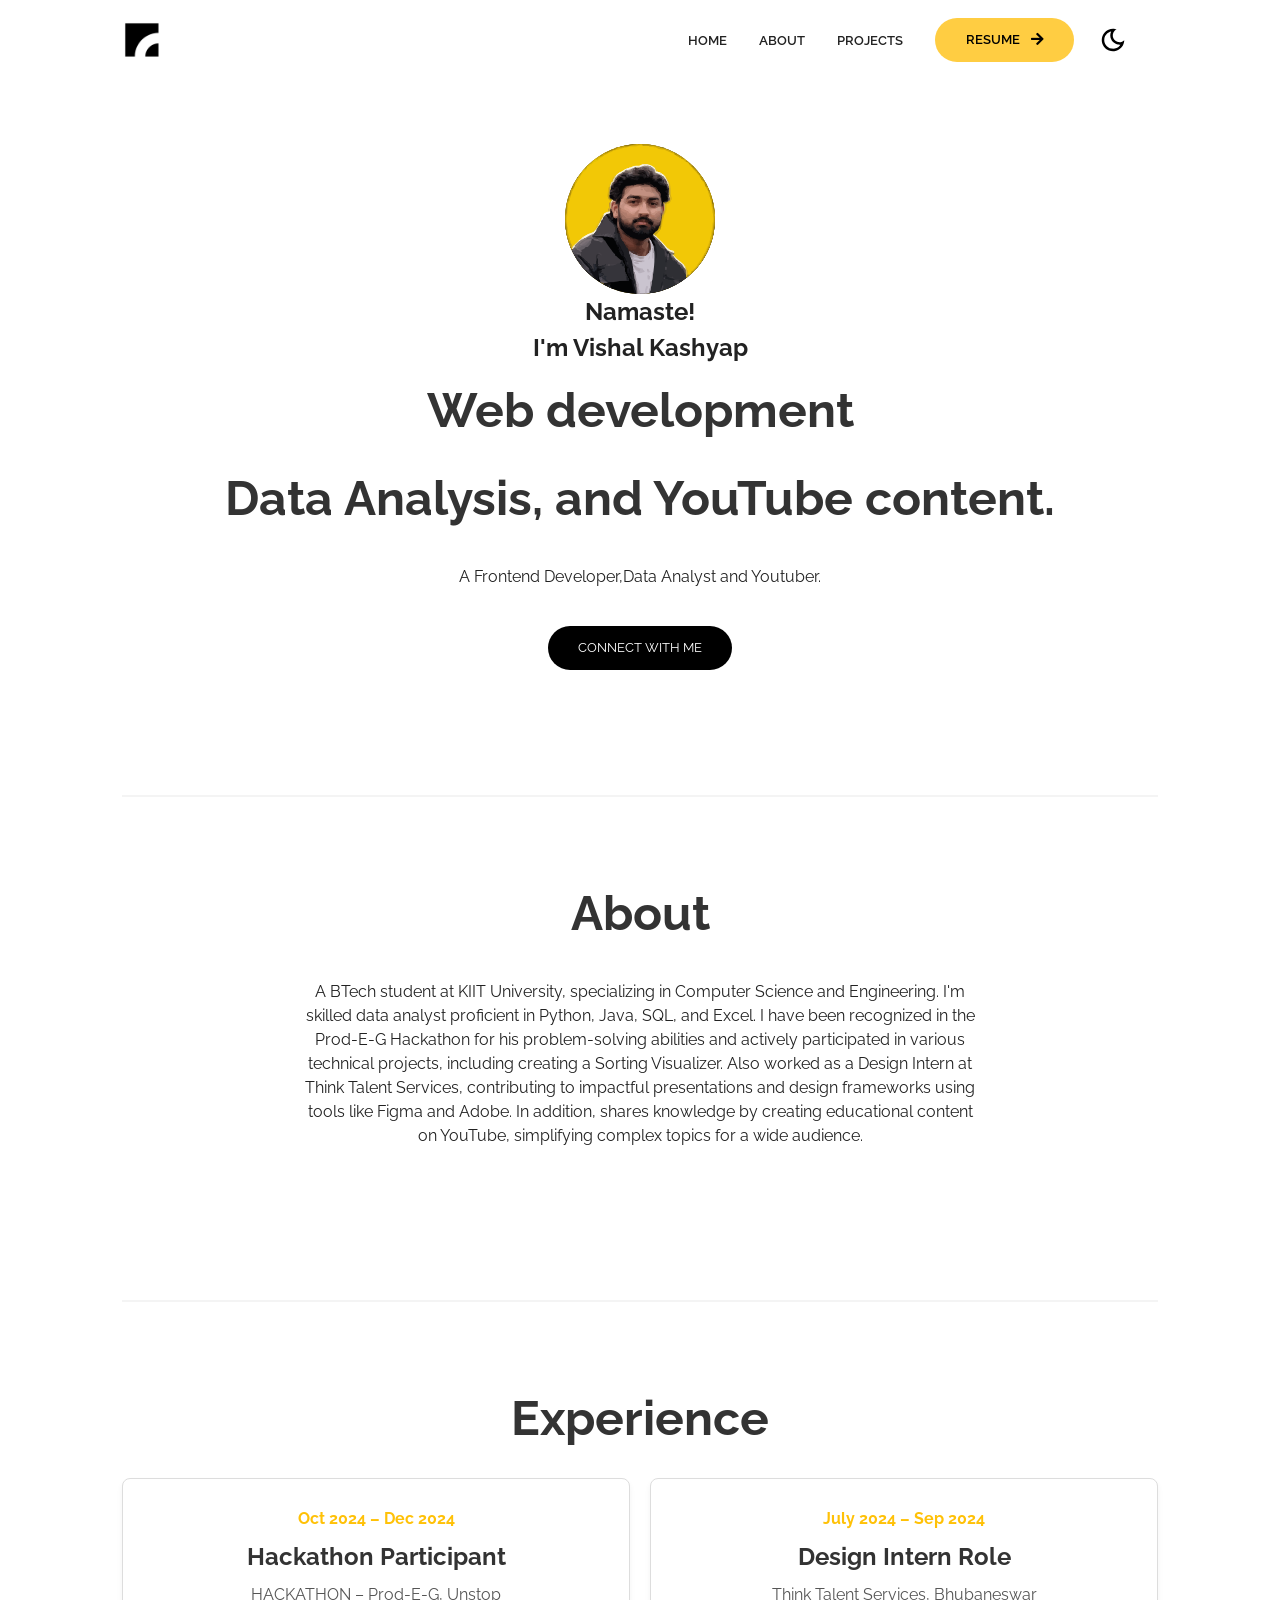
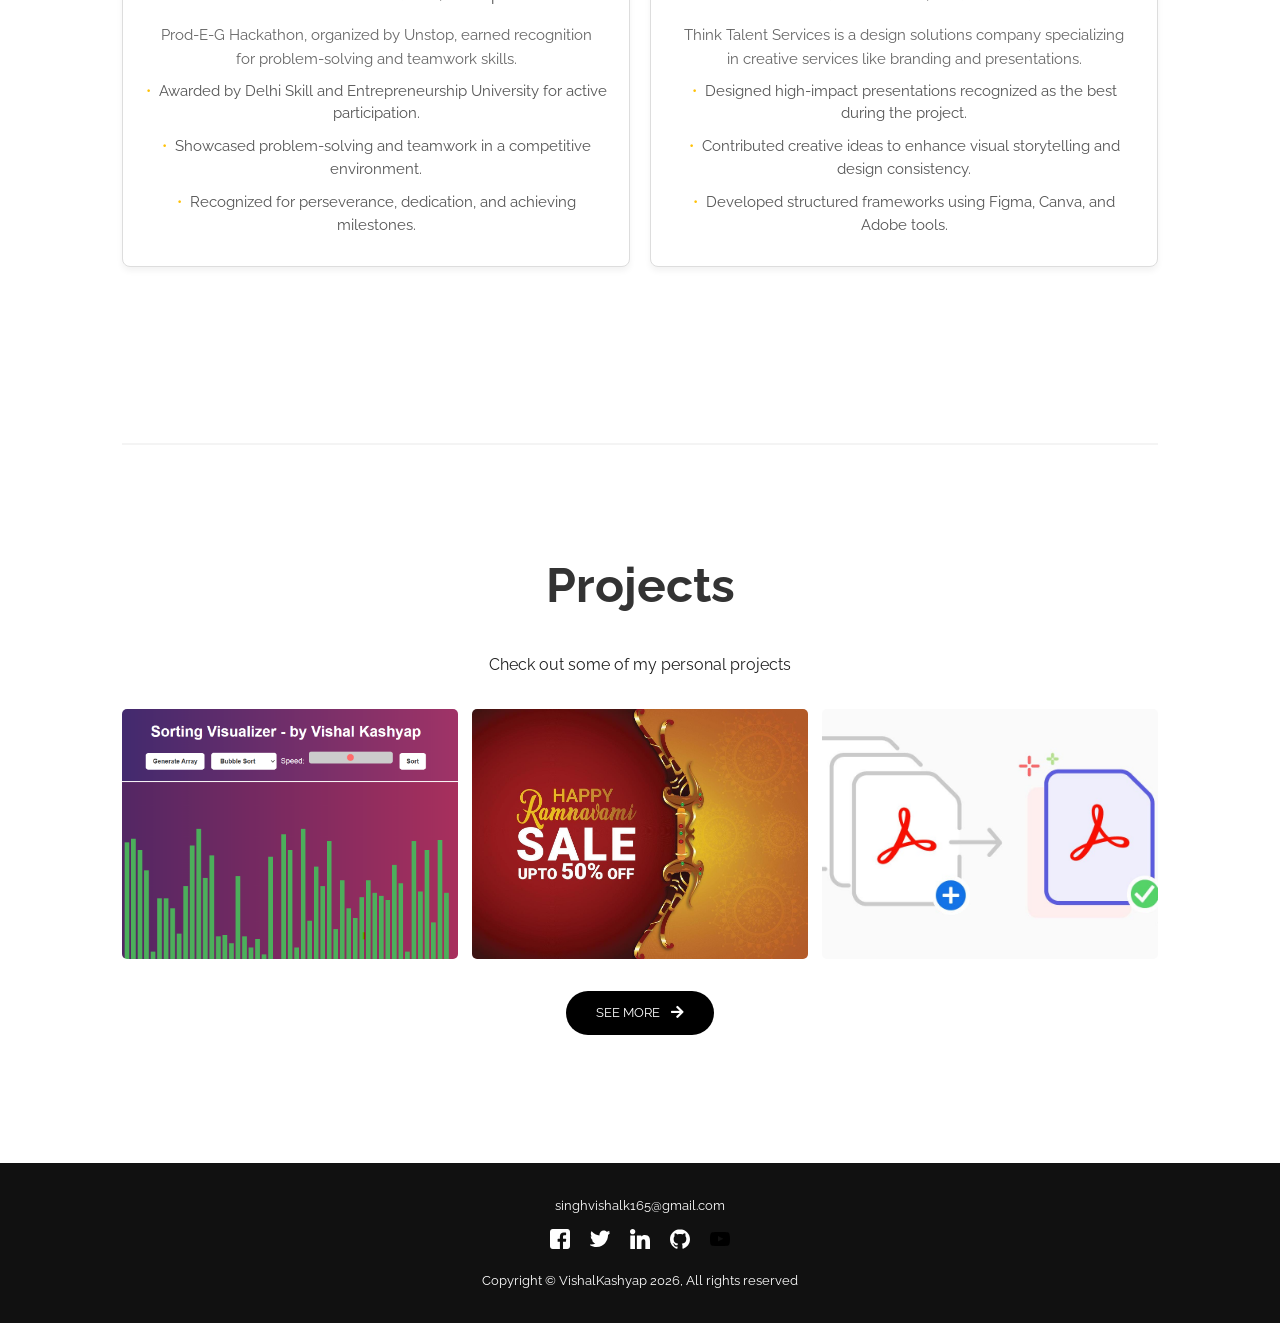
==== index.html @ cd71f2de "update" ====
<!DOCTYPE html>
<html lang="en">
  <head>
    <meta charset="UTF-8" />
    <meta http-equiv="X-UA-Compatible" content="IE=edge" />
    <meta name="viewport" content="width=device-width, initial-scale=1.0" />
    <!-- Primary Meta Tags -->
    <title>Vishal's Portfolio</title>
    <meta name="title" content="Vishal's Portfolio " />
    <meta
      name="description"
      content="Build or customize your portfolio website using this super easy template. Free to use if you are a member of the community or a contributor to this project"
    />

    <!-- Open Graph / Facebook -->
    <meta property="og:type" content="website" />
    <meta
      property="og:url"
      content="https://github.com/CommunityPro/portfolio-html"
    />
    <meta property="og:title" content=" Vishal's Portfolio " />
    <meta
      property="og:description"
      content="Build or customize your portfolio website using this super easy template. Free to use if you are a member of the community or a contributor to this project"
    />
    <meta
      property="og:image"
      content="https://user-images.githubusercontent.com/62628408/150613011-b78a7f5a-0af1-4312-aab0-0022e7258693.png"
    />

    <!-- Twitter -->
    <meta property="twitter:card" content="summary_large_image" />
    <meta
      property="twitter:url"
      content="https://github.com/CommunityPro/portfolio-html"
    />
    <meta property="twitter:title" content="Vishal's Portfolio" />
    <meta
      property="twitter:description"
      content="Build or customize your portfolio website using this super easy template. Free to use if you are a member of the community or a contributor to this project"
    />
    <meta
      property="twitter:image"
      content="https://user-images.githubusercontent.com/62628408/150613011-b78a7f5a-0af1-4312-aab0-0022e7258693.png"
    />

    <!-- Link -->
    <link
      rel="apple-touch-icon"
      sizes="180x180"
      href="assets/favicon/apple-touch-icon.png"
    />
    <link
      rel="icon"
      type="image/png"
      sizes="16x16"
      href="/assets/favicon/favicon-16x16.png"
    />
    <link
      rel="icon"
      type="image/png"
      sizes="32x32"
      href="assets/favicon/favicon-32x32.png"
    />
    <link
      rel="icon"
      type="image/png"
      sizes="192x192"
      href="assets/favicon/android-chrome-192x192.png"
    />
    <link
      rel="icon"
      type="image/png"
      sizes="512x512"
      href="assets/favicon/android-chrome-512x512.png"
    />
    <link rel="icon" type="image/x-icon" href="assets/favicon/favicon.ico" />
    <link rel="manifest" href="assets/favicon/site.webmanifest" />
    <link
      rel="stylesheet"
      href="https://use.fontawesome.com/releases/v5.15.4/css/all.css"
      integrity="sha384-DyZ88mC6Up2uqS4h/KRgHuoeGwBcD4Ng9SiP4dIRy0EXTlnuz47vAwmeGwVChigm"
      crossorigin="anonymous"
    />
    <link rel="stylesheet" href="css/style.css" />
    <link rel="stylesheet" href="css/utilities.css" />
  </head>
  <body>
    <header id="hero">
      <!-- Navbar -->
      <nav class="navbar">
        <div class="container">
          <!-- Logo -->
          <h1 id="logo">
            <a href="https://github.com/vishalsiingh"
              ><img src="./assets/logo.png" alt="Your Logo"
            /></a>
          </h1>
          <!-- Navbar links -->
          <ul class="nav-menu">
            <li><a class="nav-link" href="#">HOME</a></li>
            <li><a class="nav-link" href="#about">ABOUT</a></li>
            <!-- <li><a class="nav-link" href="#experience">EXPERIENCE</a></li> -->
            <li><a class="nav-link" href="#projects">PROJECTS</a></li>
            <!-- <li><a class="nav-link" href="#">CONTACT</a></li> -->
            <!-- <li><a class="nav-link" href="#">BlOG</a></li> -->
            <li>
              <a
                class="nav-link btn btn-primary"
                href="https://docs.google.com/document/d/1_gf94aerEWuReGbv3k5sPOVGyFTRtV_jgQ7TOz2eaa0/edit?usp=sharing"
                >RESUME <i class="fas fa-arrow-right"></i
              ></a>
            </li>

            <!-- Toggle switch -->
            <div class="theme-switch">
              <input type="checkbox" id="switch" />
              <label class="toggle-icons" for="switch">
                <img class="moon" src="assets/moon.svg" />
                <img class="sun" src="assets/sun.svg" />
              </label>
            </div>
            <!-- Hamburger menu -->
          </ul>
          <div class="hamburger">
            <span class="bar"></span>
            <span class="bar"></span>
            <span class="bar"></span>
          </div>
        </div>
      </nav>

      <section class="header-container">
        <img
          class="profile-image"
          src="assets/about-me.svg"
          alt=""
        />
        <h1>Namaste!</h1>
        <h1>I'm Vishal Kashyap</h1>

        <div class="content-text">
          <h2>Web development</h2>
          <h2>Data Analysis, and YouTube content.</h2>

          <p>
            A Frontend Developer,Data Analyst and Youtuber.
          </p>
        </div>
        <a
          href="https://www.linkedin.com/in/vishal--kashyap/"
          class="btn btn-secondary"
          target="_blank"
          >Connect With Me</a
        >
      </section>
    </header>

    <!--About-->
    <section id="about" class="project-container container">
      <div class="division"></div>
      <div class="content-text">
        <h2>About</h2>
        <p>A BTech student at KIIT University, specializing in Computer Science and Engineering. I'm skilled data analyst proficient in Python, Java, SQL, and Excel. I have been recognized in the Prod-E-G Hackathon for his problem-solving abilities and actively participated in various technical projects, including creating a Sorting Visualizer. Also worked as a Design Intern at Think Talent Services, contributing to impactful presentations and design frameworks using tools like Figma and Adobe. In addition, shares knowledge by creating educational content on YouTube, simplifying complex topics for a wide audience.</p>
      </div>

      <article class="project">


</article>

      <!-- <a href="#" class="btn btn-secondary"
        target="_blank" >See More <i class="fas fa-arrow-right"></i
      ></a> -->
    </section>


    <section id="experience" class="project-container container">
      <div class="division"></div>
      <div class="content-text">
        <h2>Experience</h2>
        <div class="experience-grid">
          <div class="experience-item">
            <p class="experience-duration">Oct 2024 – Dec 2024</p>
            <h3>Hackathon Participant</h3>
            <p class="experience-location">HACKATHON – Prod-E-G, Unstop</p>
            <p class="experience-description">
              Prod-E-G Hackathon, organized by Unstop, earned recognition for problem-solving and teamwork skills.
            </p>
            <ul class="experience-points">
              <li>Awarded by Delhi Skill and Entrepreneurship University for active participation.</li>
              <li>Showcased problem-solving and teamwork in a competitive environment.</li>
              <li>Recognized for perseverance, dedication, and achieving milestones.</li>
            </ul>
          </div>
          <div class="experience-item">
            <p class="experience-duration">July 2024 – Sep 2024</p>
            <h3>Design Intern Role</h3>
            <p class="experience-location">Think Talent Services, Bhubaneswar</p>
            <p class="experience-description">
              Think Talent Services is a design solutions company specializing in creative services like branding and presentations.
            </p>
            <ul class="experience-points">
              <li>Designed high-impact presentations recognized as the best during the project.</li>
              <li>Contributed creative ideas to enhance visual storytelling and design consistency.</li>
              <li>Developed structured frameworks using Figma, Canva, and Adobe tools.</li>
            </ul>
          </div>
        </div>
      </div>
      <!-- <article class="ex">


  </article> -->
  <!-- <a href="#" class="btn btn-secondary"
        target="_blank" >See More <i class="fas fa-arrow-right"></i
      ></a> -->
      </section>
    
    
    <!-- Projects -->
    <section id="projects" class="project-container container">
      <div class="division"></div>
      <div class="content-text">
        <h2>Projects</h2>
        <p>Check out some of my personal projects</p>
      </div>

      <article class="project">
        <!-- Project 1 -->
        <div href="https://github.com/vishalsiingh/Sorting-Visualizer" class="card">
          <div class="project-info">
            <div class="project-bio">
              <h3>Sorting-Visualizer</h3>
              <p>HTML, JS, CSS</p>
            </div>

            <div class="project-link">
              <a href="https://github.com/vishalsiingh/Sorting-Visualizer" target="_blank"><i class="fab fa-github"></i></a>
              <a href="#" target="_blank"><i class="fas fa-globe"></i></a>
            </div>
          </div>
        </div>

        <!-- Project 2 -->
        <div href="" class="card">
          <div class="project-info">
            <div class="project-bio">
              <h3>Data Analytics Projects</h3>
              <p>Python,Numpy,Jupyter</p>
            </div>

            <div class="project-link">
              <a href="https://github.com/vishalsiingh/Data-Analytics-Projects" target="_blank"><i class="fab fa-github"></i></a>
              <a href="#" target="_blank"><i class="fas fa-globe"></i></a>
            </div>
          </div>
        </div>

        <!-- Porject 3 -->
        <div href="" class="card">
          <div class="project-info">
            <div class="project-bio">
              <h3>Merging pdf </h3>
              <p>Python</p>
            </div>

            <div class="project-link">
              <a href="https://github.com/vishalsiingh/Merge-Pdf-Project" target="_blank"><i class="fab fa-github"></i></a>
              <a href="#" target="_blank"><i class="fas fa-globe"></i></a>
            </div>
          </div>
        </div>


      </article>

      <a href="#" class="btn btn-secondary"
        target="_blank" >See More <i class="fas fa-arrow-right"></i
      ></a>
    </section>

    <footer id="footer">
      <div class="container">
        <a href="mailto:communitypro47@gmail.com">singhvishalk165@gmail.com</a>
        <!-- Social links -->
        <div class="social">
          <a href="#" target="_blank"
            ><img src="./assets/facebook-icon.svg" alt="Facebook"
          /></a>
          <a href="https://x.com/VishalS68536149" target="_blank"><img src="./assets/twitter-icon.svg" alt="Twitter" /></a>
          <a href="https://www.linkedin.com/in/vishal--kashyap/" target="_blank"
            ><img src="./assets/linkedin-icon.svg" alt="Linkedin"
          /></a>
          <a href="https://github.com/vishalsiingh" target="_blank"><img src="./assets/github-icon.svg" alt="GitHub" /></a>
          <a href="https://www.youtube.com/@heysnap_" target="_blank"
            ><img src="./assets/youtube-168-svgrepo-com.svg" alt="Youtube"
          /></a>
        </div>
        <!-- Attribution -->
        <!-- <div class="attribution">
          <a
            href="https://github.com/CommunityPro/portfolio-html"
            target="_blank"
            rel="noopener noreferrer"
          >
            <img
              src="https://user-images.githubusercontent.com/62628408/157202263-9174da24-b19a-4017-9b7c-a1d26ae8f014.svg"
              alt="attribution"
              width="150px"
            />
          </a>
        </div> -->
        <p>Copyright &copy; VishalKashyap <span id="datee"></span>, All rights reserved</p>
      </div>
    </footer>
    <script src="js/script.js"></script>
  </body>
</html>
---- css/style.css ----
/* This is the required project styling. Will contain essential CSS styles like:
   * Flex property
   * Grid layout
   * Cards and sections
*/

@import url(https://fonts.googleapis.com/css?family=Raleway:100,200,300,regular,500,600,700,800,900,100italic,200italic,300italic,italic,500italic,600italic,700italic,800italic,900italic);

/* variables */
:root {
  /* Colors */
  --primary-color: #ffcd42;
  --secondary-color: #ffd35c;
  --bg-primary: #ffffff;
  --text-color: #222222;
  --text-color-two: #ffffff;
  --bg-secondary: #000000;
  --card-background: #f4f4f4;
  --bg-secondary-two: #111111;

  --shadow: 0 10px 40px rgba(0, 0, 0, 0.2);

  /* Font Weight */
  --weight-small: 400;
  --weight-semibold: 600;
  --weight-bold: 800;

  /* Max width */
  --width-small: 600px;
  --width-medium: 1100px;
  --width-large: 1300px;
}

[data-theme="dark"] {
  --primary-color: #ffcd42;
  --secondary-color: #ffd35c;
  --bg-primary: #000000;
  --text-color: #ffffff;
  --text-color-two: #222222;
  --bg-secondary: #ffffff;
  --card-background: #111111;
  --bg-secondary-two: #f4f4f4;
  --shadow: 0 2px 10px rgba(95, 95, 95, 0.2);
}

html {
  font-size: 100%;
  scroll-behavior: smooth;
}

/* Reset default styling */
* {
  margin: 0;
  padding: 0;
  box-sizing: border-box;
}

ul {
  list-style: none;
}

a {
  text-decoration: none;
  color: var(--text-color);
}

/* Main styling */
body {
  background: var(--bg-primary);
  color: var(--text-color);
  font-family: "Raleway", sans-serif;
  line-height: 1.5;
}

/* Navbar */
.navbar {
  position: fixed;
  top: 0;
  left: 0;
  right: 0;
  z-index: 20;
  background: var(--bg-primary);
}

.navbar .container {
  display: flex;
  align-items: center;
  justify-content: space-between;
  z-index: 20;
  height: 80px;
  width: 100%;
}

.navbar .nav-menu {
  display: flex;
  align-items: center;
  background: var(--bg-primary);
}

.navbar .nav-link {
  margin: 0 1rem;
  font-size: 0.8rem;
  font-weight: var(--weight-semibold);
}

.navbar #logo img {
  display: block;
  width: 40px;
}

.navbar .btn {
  margin-right: 1.5rem;
}

.fas.fa-arrow-right {
  margin-left: 0.5rem;
  font-size: 0.9rem;
}

/* hamburger */
.hamburger {
  margin-bottom: 0.1rem;
  display: none;
}

.bar {
  display: block;
  width: 23px;
  height: 3px;
  margin: 4px auto;
  transition: all 0.3s ease-in-out;
  border-radius: 30px;
  background-color: var(--bg-secondary);
}

/* Hero section */
#hero {
  display: flex;
  flex-direction: column;
  height: 100%;
}

.profile-image {
  width: 150px;
  border-radius: 50%;
  animation: bounce 1s infinite alternate;
}

@keyframes bounce {
  from {
    transform: translateY(0px);
  }

  to {
    transform: translateY(-10px);
  }
}

.division {
  width: 100%;
  height: 2px;
  background-color: var(--card-background);
  margin: 5.5rem 0;
}
/* Projects */
#projects {
  display: flex;
  flex-direction: column;
  margin: 2rem auto 5rem;
}

#projects .btn {
  align-self: center;
  margin: 2rem 0;
}

.project {
  display: grid;
  grid-template-columns: repeat(3, 1fr);
  grid-auto-rows: minmax(250px, auto);
  grid-gap: 0.9rem;
}

.card .project-bio p {
  font-size: 0.83rem;
}

.card .project-bio h3 {
  font-size: 0.9rem;
}

.project-info {
  display: flex;
  justify-content: space-between;
  opacity: 0;
  position: relative;
  transition: 0.5s ease-in-out;
}

.project-bio {
  display: flex;
  flex-direction: column;
  justify-content: flex-end;
  position: relative;
  top: 160px;
  left: 10px;
}

/* Footer */
#footer {
  background: #111111;
}

#footer .container {
  display: flex;
  flex-direction: column;
  align-items: center;
  justify-content: center;
  color: #ffffff;
  min-height: 160px;
  text-align: center;
}

#footer a {
  font-size: 0.8rem;
  color: #fff;
}

#footer a:hover {
  opacity: 0.6;
}

#footer .social {
  margin: 0.9rem 0;
}

#footer .social img {
  width: 20px;
  height: 20px;
}

#footer .social a {
  margin: 0 0.5rem;
}

#footer p {
  font-size: 0.8rem;
}

/* Responsiveness */

@media (max-width: 1000px) {
  .project {
    display: grid;
    grid-template-columns: repeat(2, 1fr);
  }
}

@media (max-width: 768px) {
}

@media (max-width: 670px) {
  .navbar .nav-menu {
    position: fixed;
    right: -100vw;
    top: 4.5rem;
    flex-direction: column;
    width: calc(80% - 10px);
    transition: 0.3s;
    box-shadow: var(--shadow);
    padding: 2rem;
    border-radius: 5px;
    align-items: flex-start;
  }

  .navbar .btn {
    margin: 0;
    margin-top: 1rem;
  }

  .nav-menu.active {
    right: 20px;
  }

  .nav-menu .nav-link {
    font-size: 0.9rem;
    margin: 0 0.2rem;
  }

  .nav-menu li {
    margin-bottom: 0.5rem;
    width: 100%;
  }

  .nav-menu .btn {
    width: 100%;
    text-align: center;
    margin-top: 0.5rem;
  }

  .hamburger {
    display: block;
    cursor: pointer;
    padding: 0.2rem 0.4rem;
  }

  .hamburger.active {
    border: 1px dotted gray;
  }

  .hamburger.active .bar:nth-child(2) {
    opacity: 0;
  }

  .hamburger.active .bar:nth-child(1) {
    transform: translateY(6px) rotate(45deg);
  }

  .hamburger.active .bar:nth-child(3) {
    transform: translateY(-8px) rotate(-45deg);
  }
}

@media (max-width: 600px) {
  .project {
    display: grid;
    grid-template-columns: 1fr;
  }

  .header-container .btn {
    border-radius: 5px;
    width: 80%;
  }
}

/* General Styles */
.container {
  max-width: 1200px;
  margin: 0 auto;
}

.content-text h2 {
  text-align: center;
  margin-bottom: 30px;
  font-size: 2rem;
  color: #333; /* Darker text for light background */
}

/* Grid Layout */
.experience-grid {
  display: grid;
  grid-template-columns: repeat(2, 1fr);
  gap: 20px;
}

.experience-item {
  background-color: #fff; /* White background */
  padding: 20px;
  border-radius: 8px;
  border: 1px solid #ddd; /* Light border */
  box-shadow: 0 4px 6px rgba(0, 0, 0, 0.05);
  color: #333; /* Dark text */
}

/* Experience Duration */
.experience-duration {
  font-size: 1rem;
  font-weight: bold;
  color: #ffc107; /* Yellow color */
  margin-bottom: 10px;
}

/* Heading */
.experience-item h3 {
  font-size: 1.5rem;
  margin: 0;
  color: #333; /* Darker text */
}

/* Location or Event */
.experience-location {
  font-size: 1rem;
  color: #555; /* Medium-dark text for faded effect */
  margin-bottom: 15px;
}

/* Description */
.experience-description {
  font-size: 0.95rem;
  color: #666; /* Subtle gray for description */
  margin-bottom: 15px;
  line-height: 1.6;
}

/* Bullet Points */
.experience-points {
  list-style: none;
  padding: 0;
  margin: 0;
}

.experience-points li {
  margin-bottom: 10px;
  font-size: 0.95rem;
  color: #555;
  position: relative;
}

.experience-points li::before {
  content: "•";
  color: #ffc107; /* Yellow bullet point */
  margin-right: 8px;
}
---- css/utilities.css ----
/* ?This is where reusable styling of this template will be. 
   !Will contain things like:
   * Button styling
   * Background color styling
   * padding and margin
*/

.container {
  max-width: var(--width-medium);
  margin: 0 auto;
  padding: 1rem 2rem;
}

h1::selection,
h2::selection {
  color: #111;
  background: var(--primary-color);
}

/* Buttons */
.btn {
  display: inline-block;
  padding: 0.75rem 1.9rem;
  border-radius: 30px;
  text-transform: uppercase;
  font-size: 0.82rem;
  transition: 0.3s;
}

.btn-primary {
  background: var(--primary-color);
  color: #000000;
}

.btn-secondary {
  margin: 5px 0;
  background-color: var(--bg-secondary);
  color: var(--bg-primary);
}

/* add hover to resume button */
.btn-primary:hover {
  background: var(--secondary-color);
}

/* Dark mode toggle */
#switch {
  display: none;
}

.toggle-icons {
  display: flex;
  justify-content: space-between;
  align-items: center;
  cursor: pointer;
}

.toggle-icons > img {
  transition: 0.6s cubic-bezier(0.23, 1, 0.32, 1);
  width: 30px;
}

.moon {
  transform: rotate(10deg);
}

#switch:checked + .toggle-icons .moon {
  transform: rotate(250deg);
}

#switch:checked + .toggle-icons .sun {
  transform: rotate(100deg);
}

/* Header Container */
.header-container {
  display: flex;
  flex-direction: column;
  align-items: center;
  justify-content: center;
  margin-top: 8rem;
  padding: 1rem;
}

.header-container > div {
  margin-top: 1rem;
}

.content-text {
  text-align: center;
  margin: 1.5rem 0;
}

.content-text h2 {
  font-size: 3rem;
  line-height: 1.2;
  transition: 0.2s ease-in-out;
}

.content-text p {
  padding: 0.5rem;
  margin: 0 auto;
  max-width: 700px;
}

/* Project cards */
.card {
  padding: 1rem;
  background: var(--card-background);
  color: #ffffff;
  border-radius: 5px;
  transition: 0.4s ease-in-out;
  cursor: pointer;
}

.card a {
  color: #ffffff;
  transition: 0.25s ease-in-out;
  font-size: 1.1rem;
  margin-right: 0.3rem;
}

.card a:hover {
  color: var(--primary-color);
}

.card:hover {
  box-shadow: inset 0 100px 1000px 10px rgba(0, 0, 0, 0.8);
}

.card:hover .project-info {
  opacity: 1;
}

/* Project Images */

/* project 1 */
.card:nth-child(1) {
  background: url(../assets/project/proj_1.png) center center/cover;
}

/* Project 2 */
.card:nth-child(2) {
  background: url(../assets/project/proj_2.jpg) center center/cover;
}

/* Project 3 */
.card:nth-child(3) {
  background: url(../assets/project/proj_3.jpeg) center center/cover;
}

/* Project 4 */
/* .card:nth-child(4) {
  background: url(../assets/project/project-four.png) center center/cover;
} */

/* Project 5 */
/* .card:nth-child(5) {
  background: url(../assets/project/project-five.png) center center/cover;
} */

/* Project 6 */
/* .card:nth-child(6) {
  background: url(../assets/project/project-six.png) center center/cover;
} */

/* Media Queries */
@media (max-width: 768px) {
  .header-container {
    margin-top: 7rem;
    text-align: center;
  }

  .content-text h2 {
    font-size: 2.5rem;
  }
}
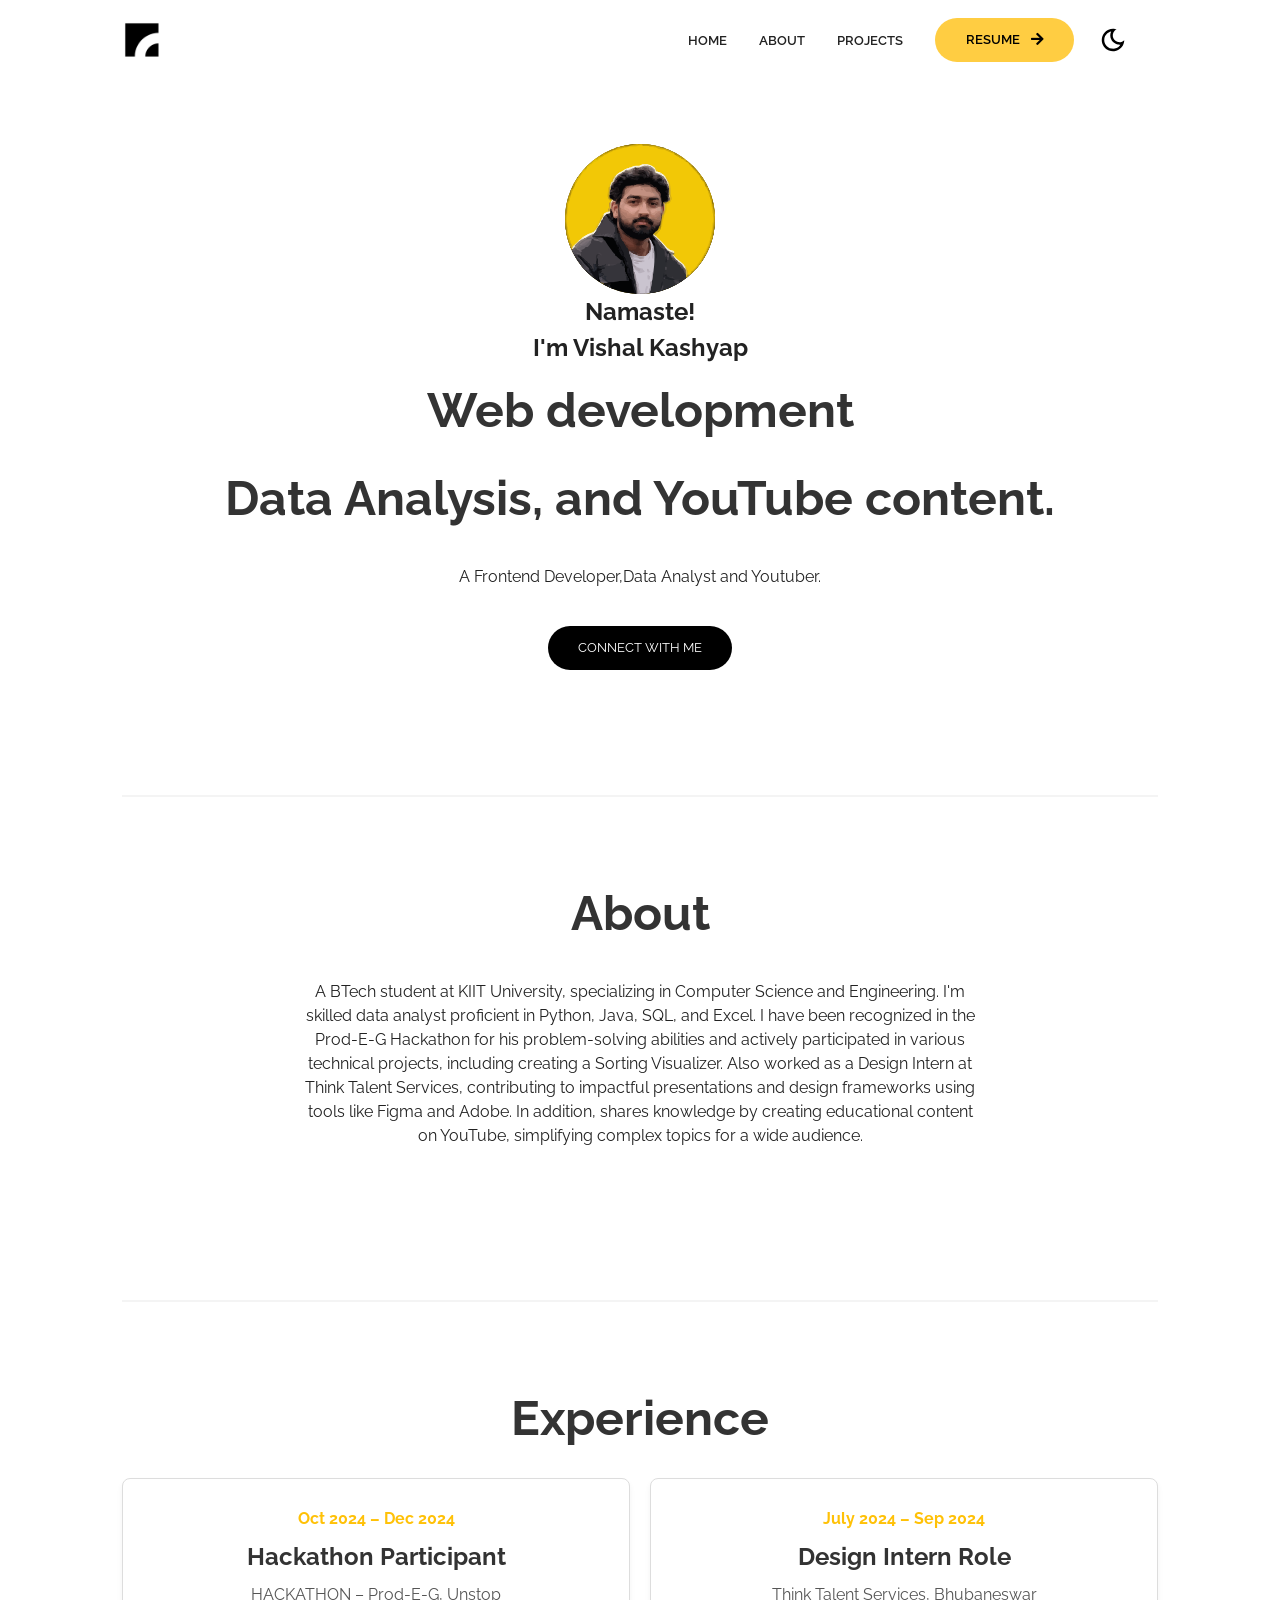
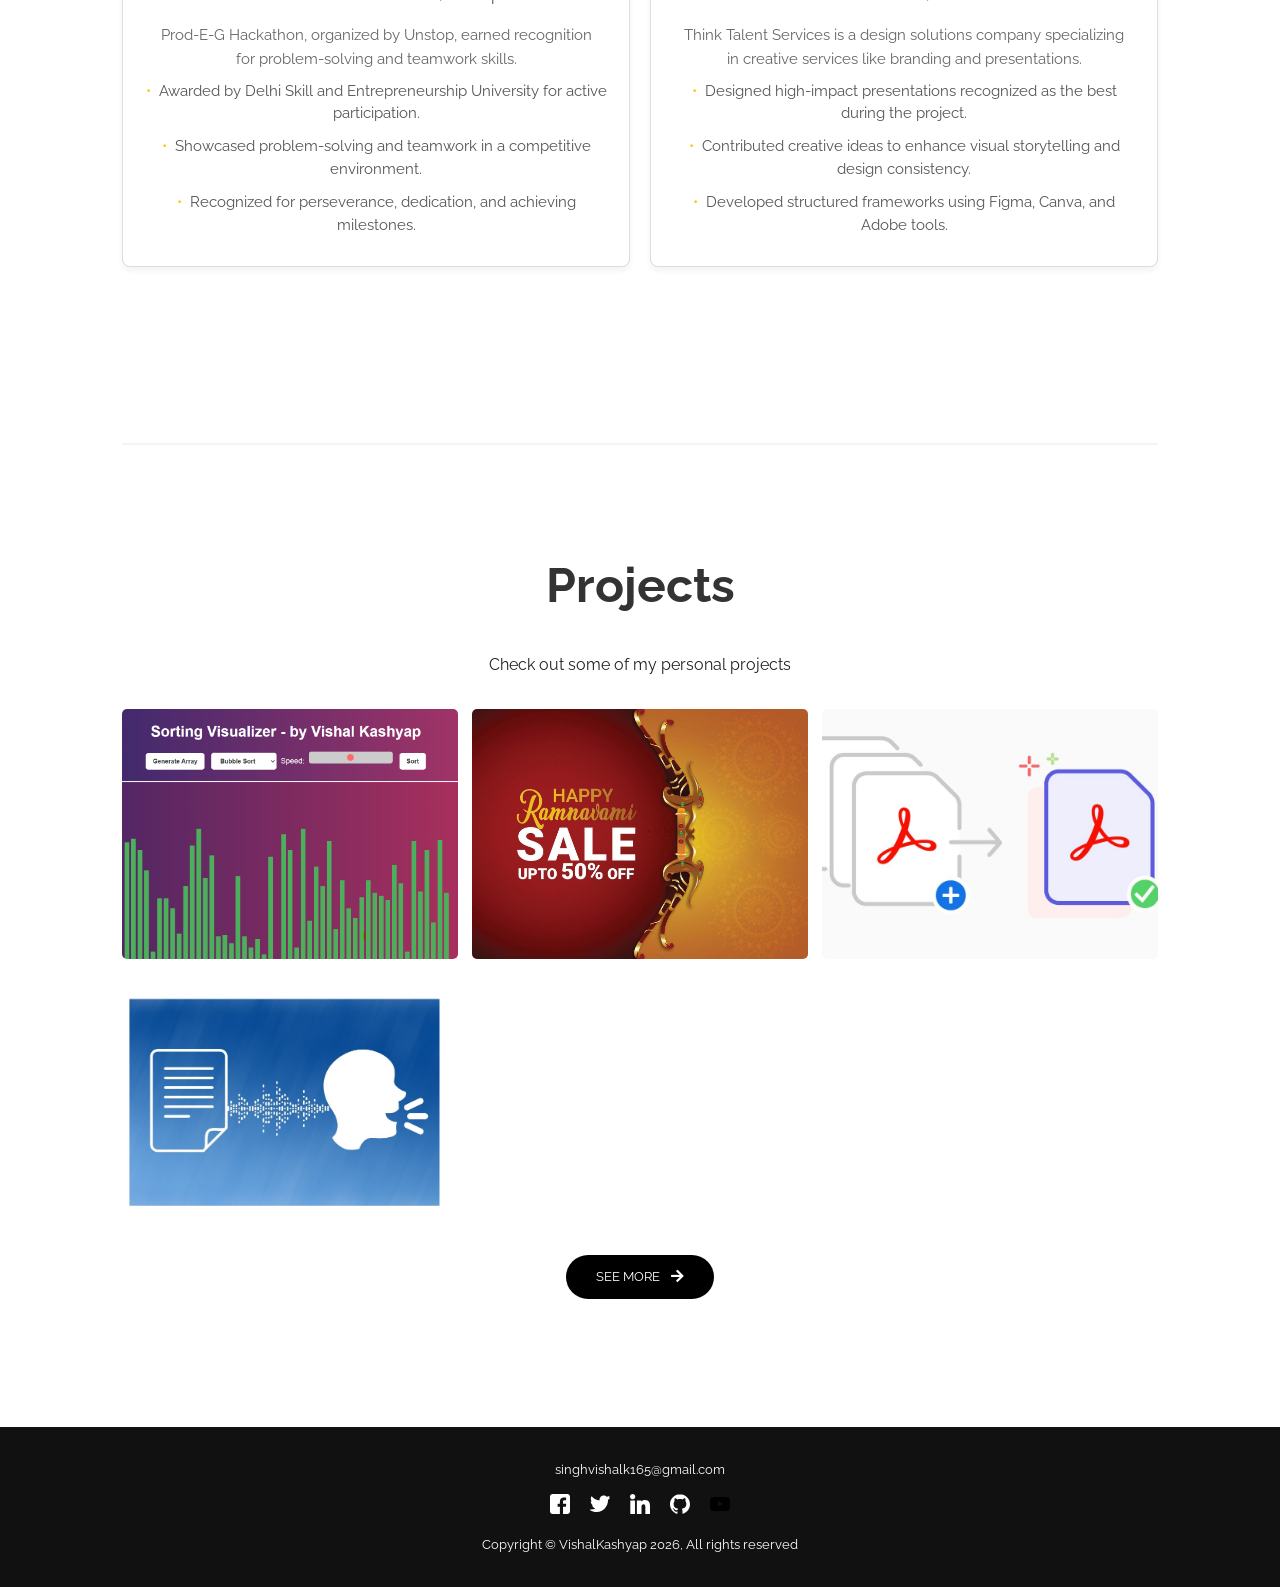
==== commit 33743a48: "update" ====
--- a/index.html
+++ b/index.html
@@ -271,6 +271,20 @@
             </div>
           </div>
         </div>
+        <!--Project 4-->
+        <div href="" class="card">
+          <div class="project-info">
+            <div class="project-bio">
+              <h3>Text to Speech</h3>
+              <p>Python,Tkinter</p>
+            </div>
+
+            <div class="project-link">
+              <a href="https://github.com/vishalsiingh/Text-to-Speech" target="_blank"><i class="fab fa-github"></i></a>
+              <a href="#" target="_blank"><i class="fas fa-globe"></i></a>
+            </div>
+          </div>
+        </div>
 
 
       </article>
--- a/css/utilities.css
+++ b/css/utilities.css
@@ -150,9 +150,9 @@
 }
 
 /* Project 4 */
-/* .card:nth-child(4) {
-  background: url(../assets/project/project-four.png) center center/cover;
-} */
+.card:nth-child(4) {
+  background: url(../assets/project/proj_4.jpeg )center center/cover;
+} 
 
 /* Project 5 */
 /* .card:nth-child(5) {
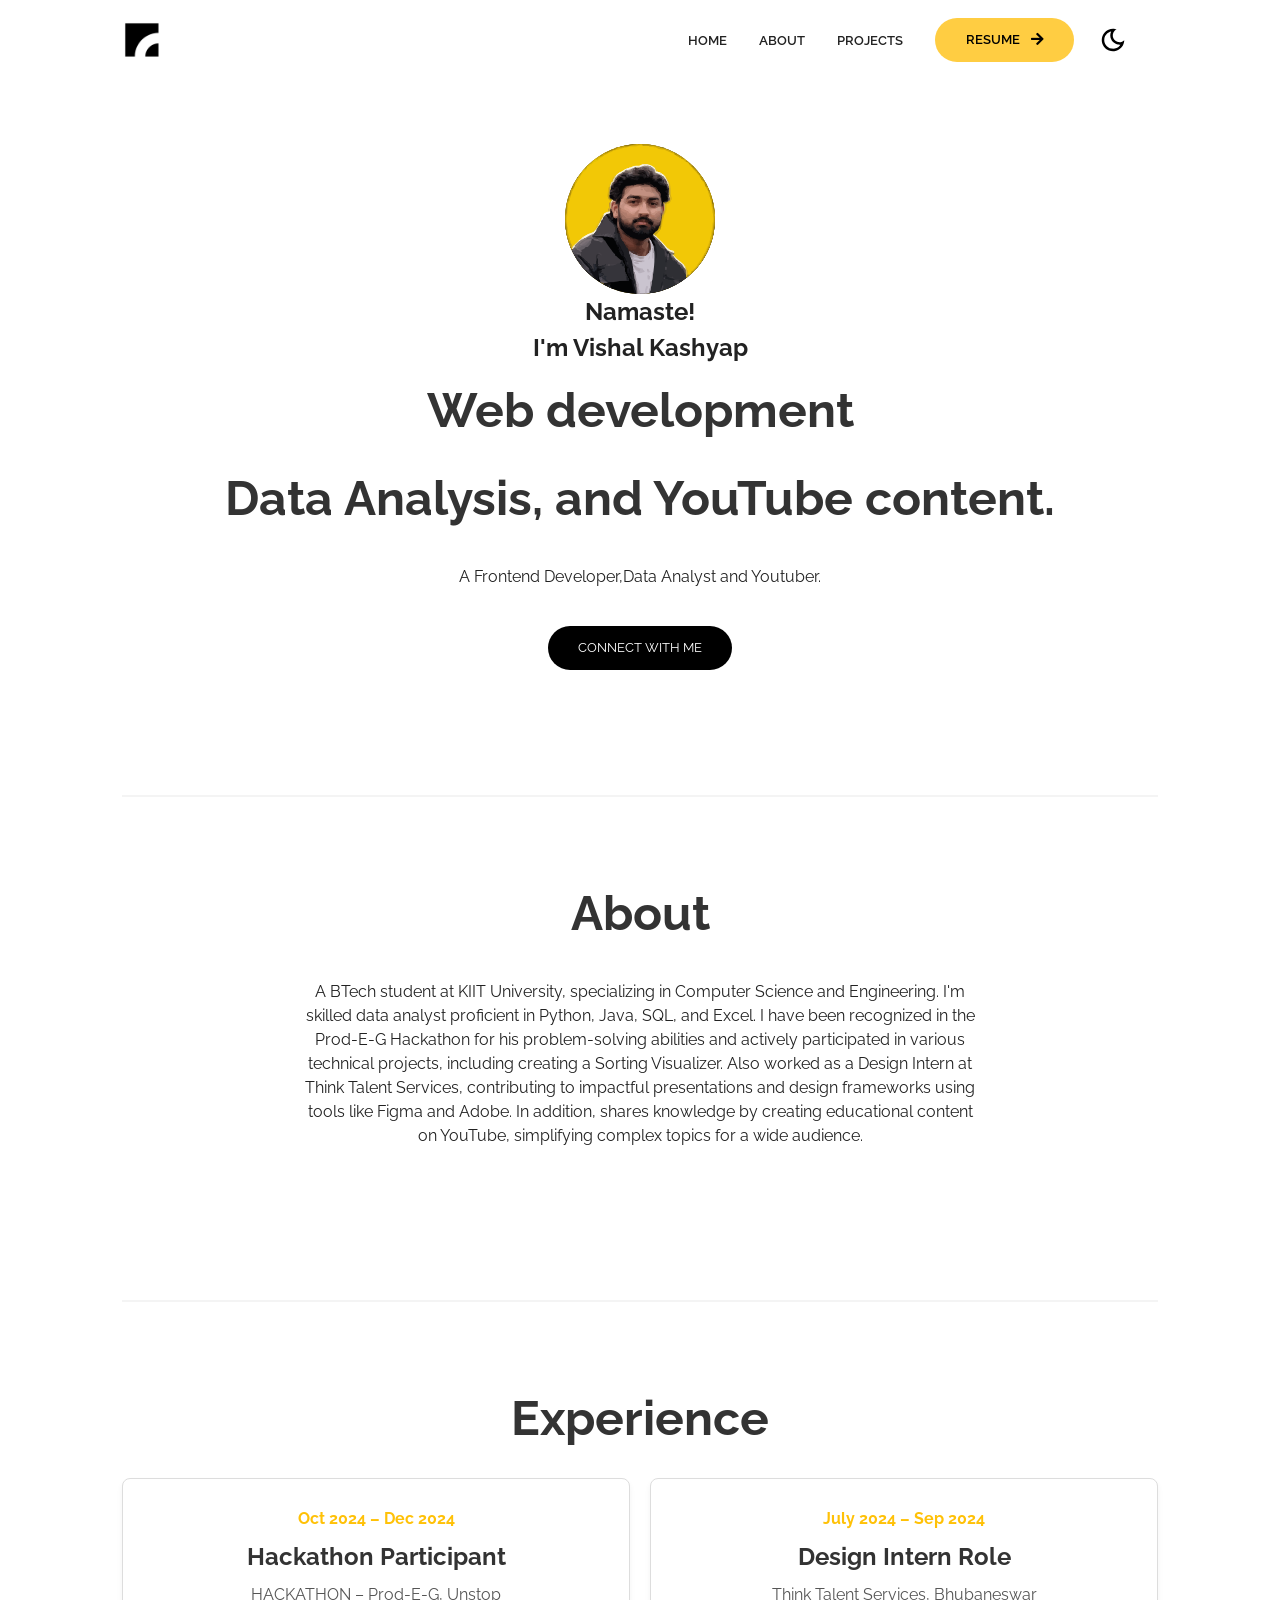
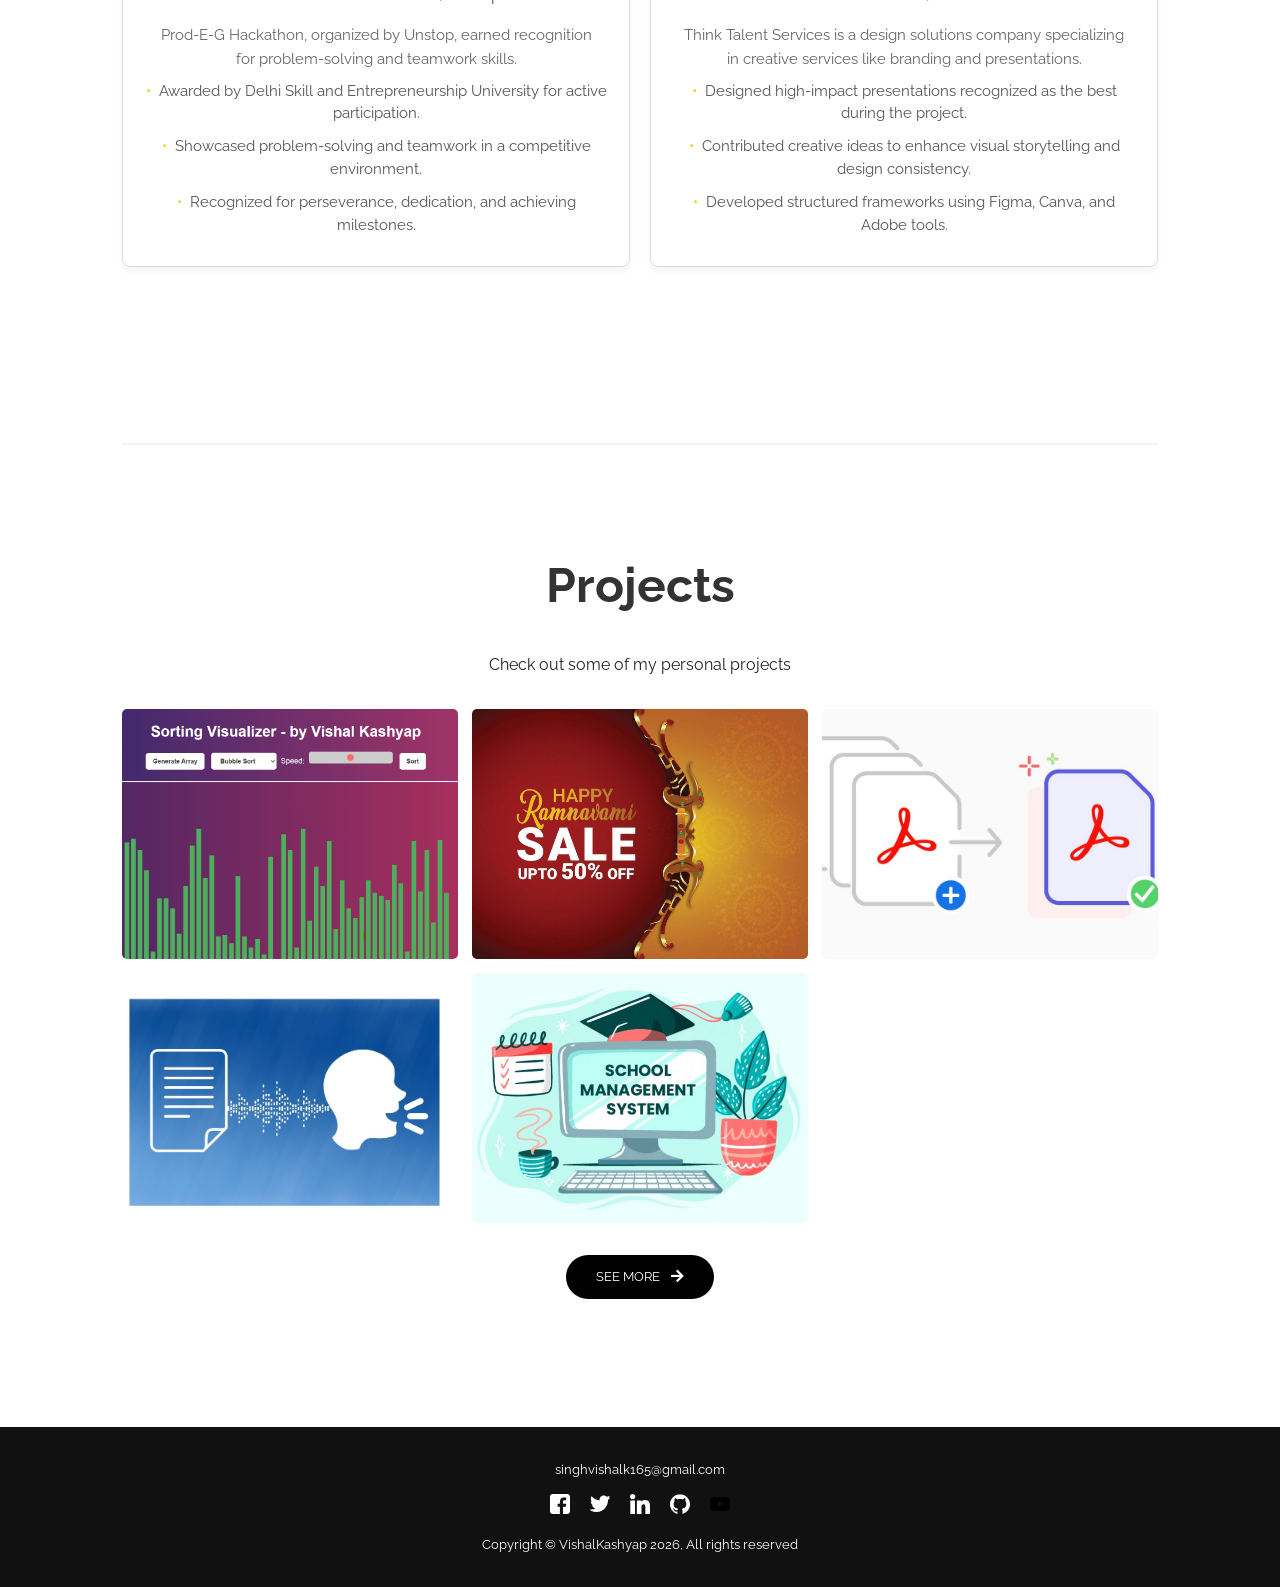
==== commit a64dae28: "update" ====
--- a/index.html
+++ b/index.html
@@ -285,6 +285,20 @@
             </div>
           </div>
         </div>
+        <!---Peoject 5-->
+        <div href="" class="card">
+          <div class="project-info">
+            <div class="project-bio">
+              <h3>School Management System</h3>
+              <p>Python,Tkinter,sqlite3</p>
+            </div>
+
+            <div class="project-link">
+              <a href="https://github.com/vishalsiingh/School-Management-System" target="_blank"><i class="fab fa-github"></i></a>
+              <a href="#" target="_blank"><i class="fas fa-globe"></i></a>
+            </div>
+          </div>
+        </div>
 
 
       </article>
--- a/css/utilities.css
+++ b/css/utilities.css
@@ -155,9 +155,9 @@
 } 
 
 /* Project 5 */
-/* .card:nth-child(5) {
-  background: url(../assets/project/project-five.png) center center/cover;
-} */
+ .card:nth-child(5) {
+  background: url(../assets/project/proj_5.jpg) center center/cover;
+} 
 
 /* Project 6 */
 /* .card:nth-child(6) {
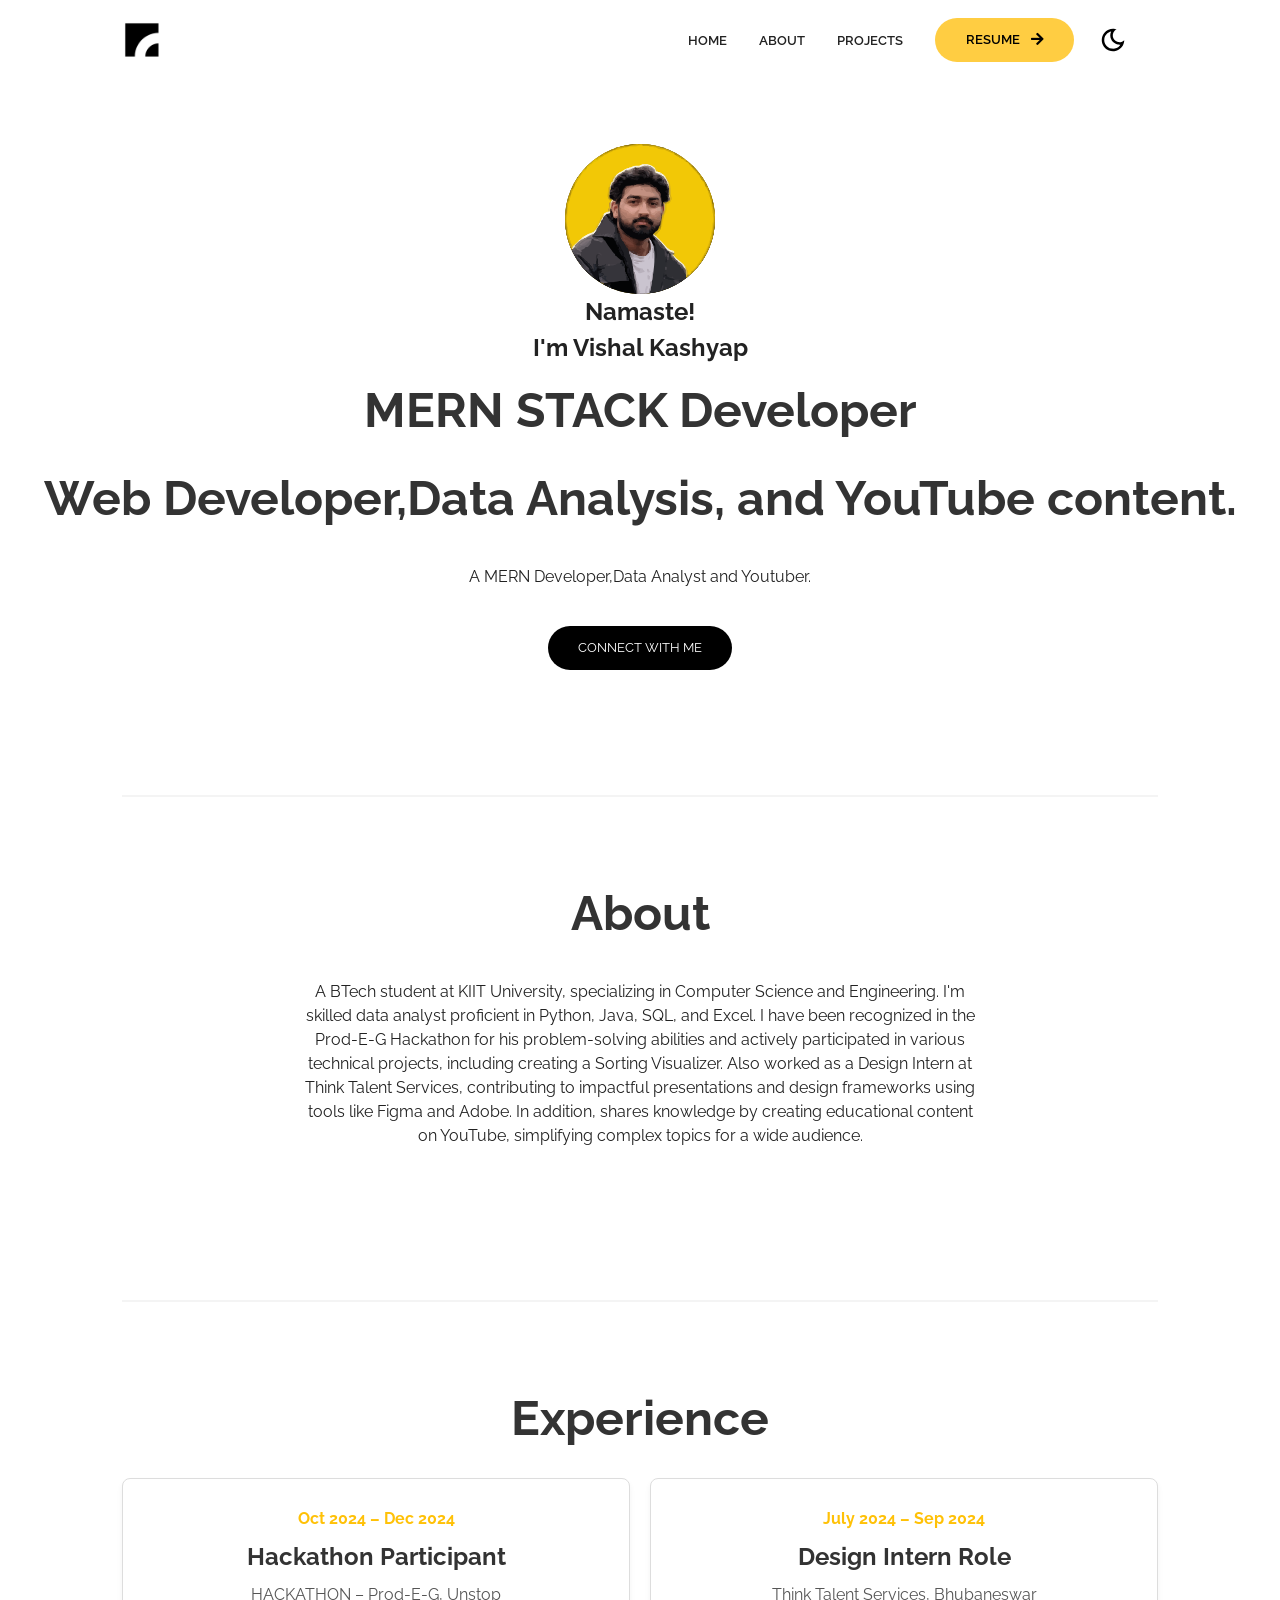
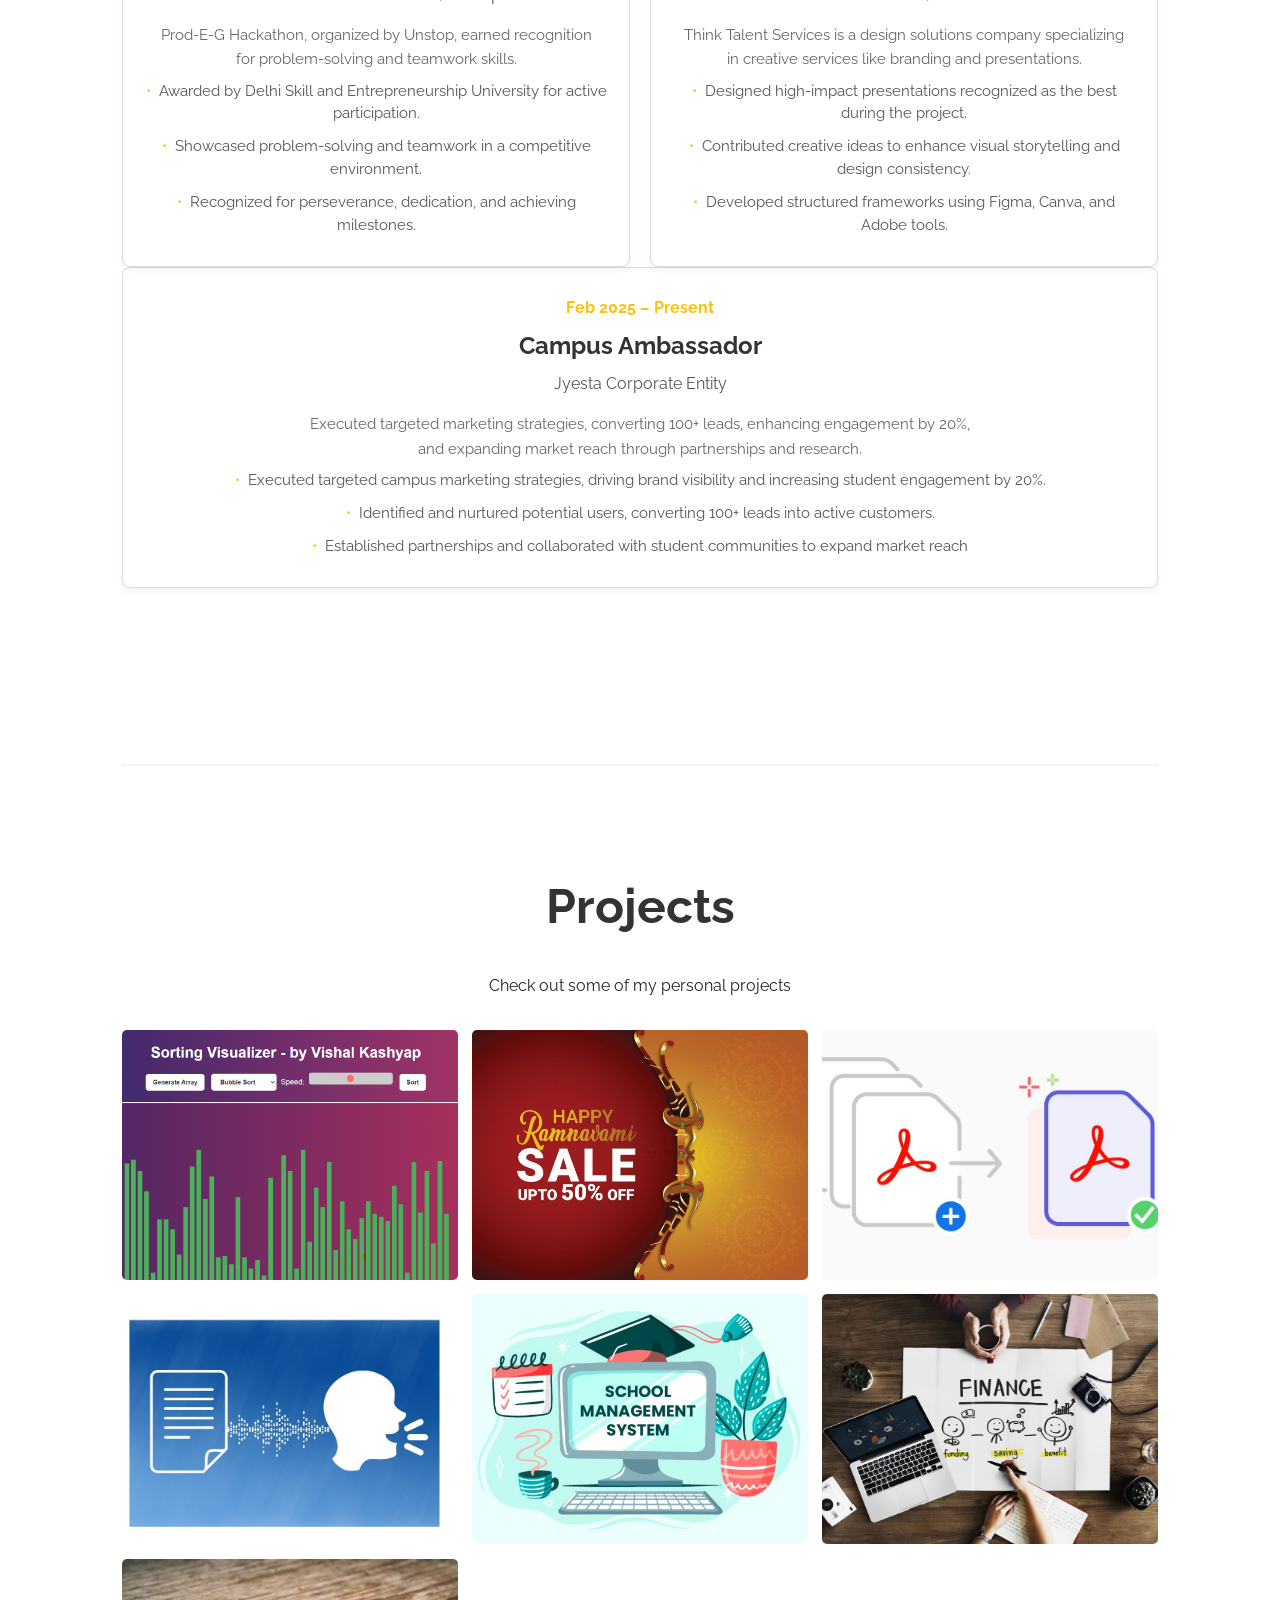
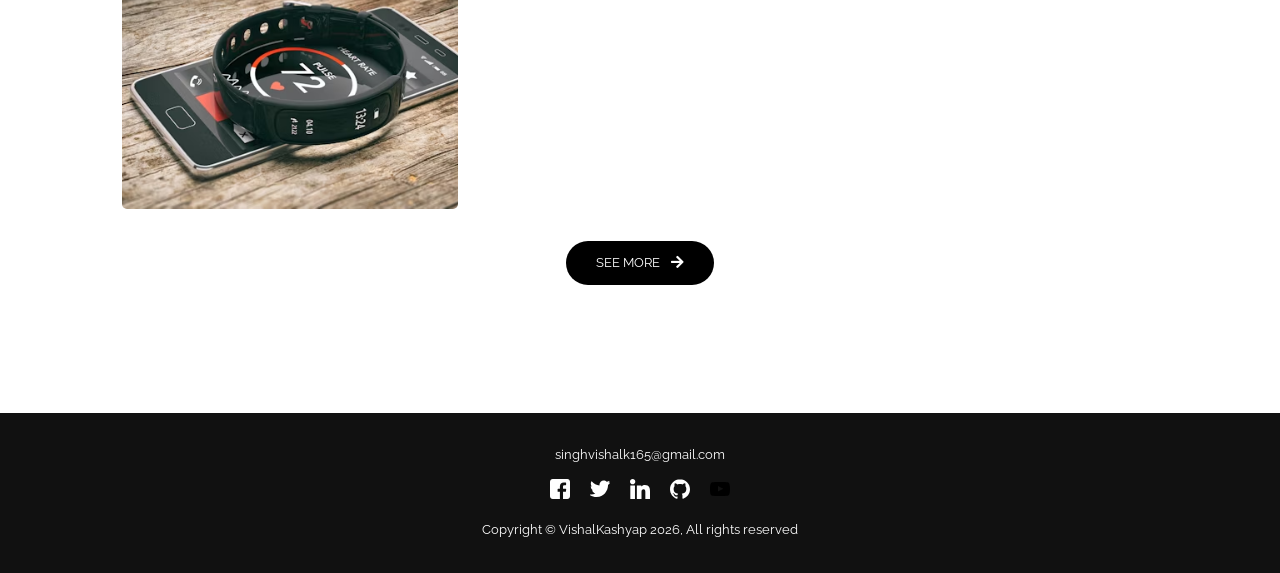
==== commit 3baec063: "update" ====
--- a/index.html
+++ b/index.html
@@ -107,7 +107,7 @@
             <li>
               <a
                 class="nav-link btn btn-primary"
-                href="https://docs.google.com/document/d/1_gf94aerEWuReGbv3k5sPOVGyFTRtV_jgQ7TOz2eaa0/edit?usp=sharing"
+                href="https://drive.google.com/file/d/1bNooGk1gYQghJEmc5pCq57yoVeZEITYA/view?usp=sharing"
                 >RESUME <i class="fas fa-arrow-right"></i
               ></a>
             </li>
@@ -140,11 +140,11 @@
         <h1>I'm Vishal Kashyap</h1>
 
         <div class="content-text">
-          <h2>Web development</h2>
-          <h2>Data Analysis, and YouTube content.</h2>
+          <h2>MERN STACK Developer</h2>
+          <h2> Web Developer,Data Analysis, and YouTube content.</h2>
 
           <p>
-            A Frontend Developer,Data Analyst and Youtuber.
+            A MERN Developer,Data Analyst and Youtuber.
           </p>
         </div>
         <a
@@ -207,6 +207,19 @@
             </ul>
           </div>
         </div>
+        <div class="experience-item">
+          <p class="experience-duration">Feb 2025 – Present</p>
+          <h3>Campus Ambassador</h3>
+          <p class="experience-location">Jyesta Corporate Entity</p>
+          <p class="experience-description">
+            Executed targeted marketing strategies, converting 100+ leads, enhancing engagement by 20%, and expanding market reach through partnerships and research.
+          </p>
+          <ul class="experience-points">
+            <li>Executed targeted campus marketing strategies, driving brand visibility and increasing student engagement by 20%.</li>
+            <li>Identified and nurtured potential users, converting 100+ leads into active customers.</li>
+            <li>Established partnerships and collaborated with student communities to expand market reach</li>
+          </ul>
+        </div>
       </div>
       <!-- <article class="ex">
 
@@ -295,6 +308,34 @@
 
             <div class="project-link">
               <a href="https://github.com/vishalsiingh/School-Management-System" target="_blank"><i class="fab fa-github"></i></a>
+              <a href="#" target="_blank"><i class="fas fa-globe"></i></a>
+            </div>
+          </div>
+        </div>
+        <!----project 6-->
+        <div href="https://github.com/vishalsiingh/Finance-Manager" class="card">
+          <div class="project-info">
+            <div class="project-bio">
+              <h3>Personal Finance Manager</h3>
+              <p>MERN STACK</p>
+            </div>
+
+            <div class="project-link">
+              <a href="https://github.com/vishalsiingh/Finance-Manager" target="_blank"><i class="fab fa-github"></i></a>
+              <a href="#" target="_blank"><i class="fas fa-globe"></i></a>
+            </div>
+          </div>
+        </div>
+        <!--projct 7-->
+        <div href="https://github.com/vishalsiingh/fitness-tracker" class="card">
+          <div class="project-info">
+            <div class="project-bio">
+              <h3>Fitness Tracker</h3>
+              <p>Implemented using Python</p>
+            </div>
+
+            <div class="project-link">
+              <a href="https://github.com/vishalsiingh/fitness-tracker" target="_blank"><i class="fab fa-github"></i></a>
               <a href="#" target="_blank"><i class="fas fa-globe"></i></a>
             </div>
           </div>
--- a/css/utilities.css
+++ b/css/utilities.css
@@ -160,9 +160,13 @@
 } 
 
 /* Project 6 */
-/* .card:nth-child(6) {
-  background: url(../assets/project/project-six.png) center center/cover;
-} */
+.card:nth-child(6) {
+  background: url(../assets/project/proj_6.jpg) center center/cover;
+}
+/* Project 7 */
+.card:nth-child(7) {
+  background: url(../assets/project/proj_7.avif) center center/cover;
+}
 
 /* Media Queries */
 @media (max-width: 768px) {
